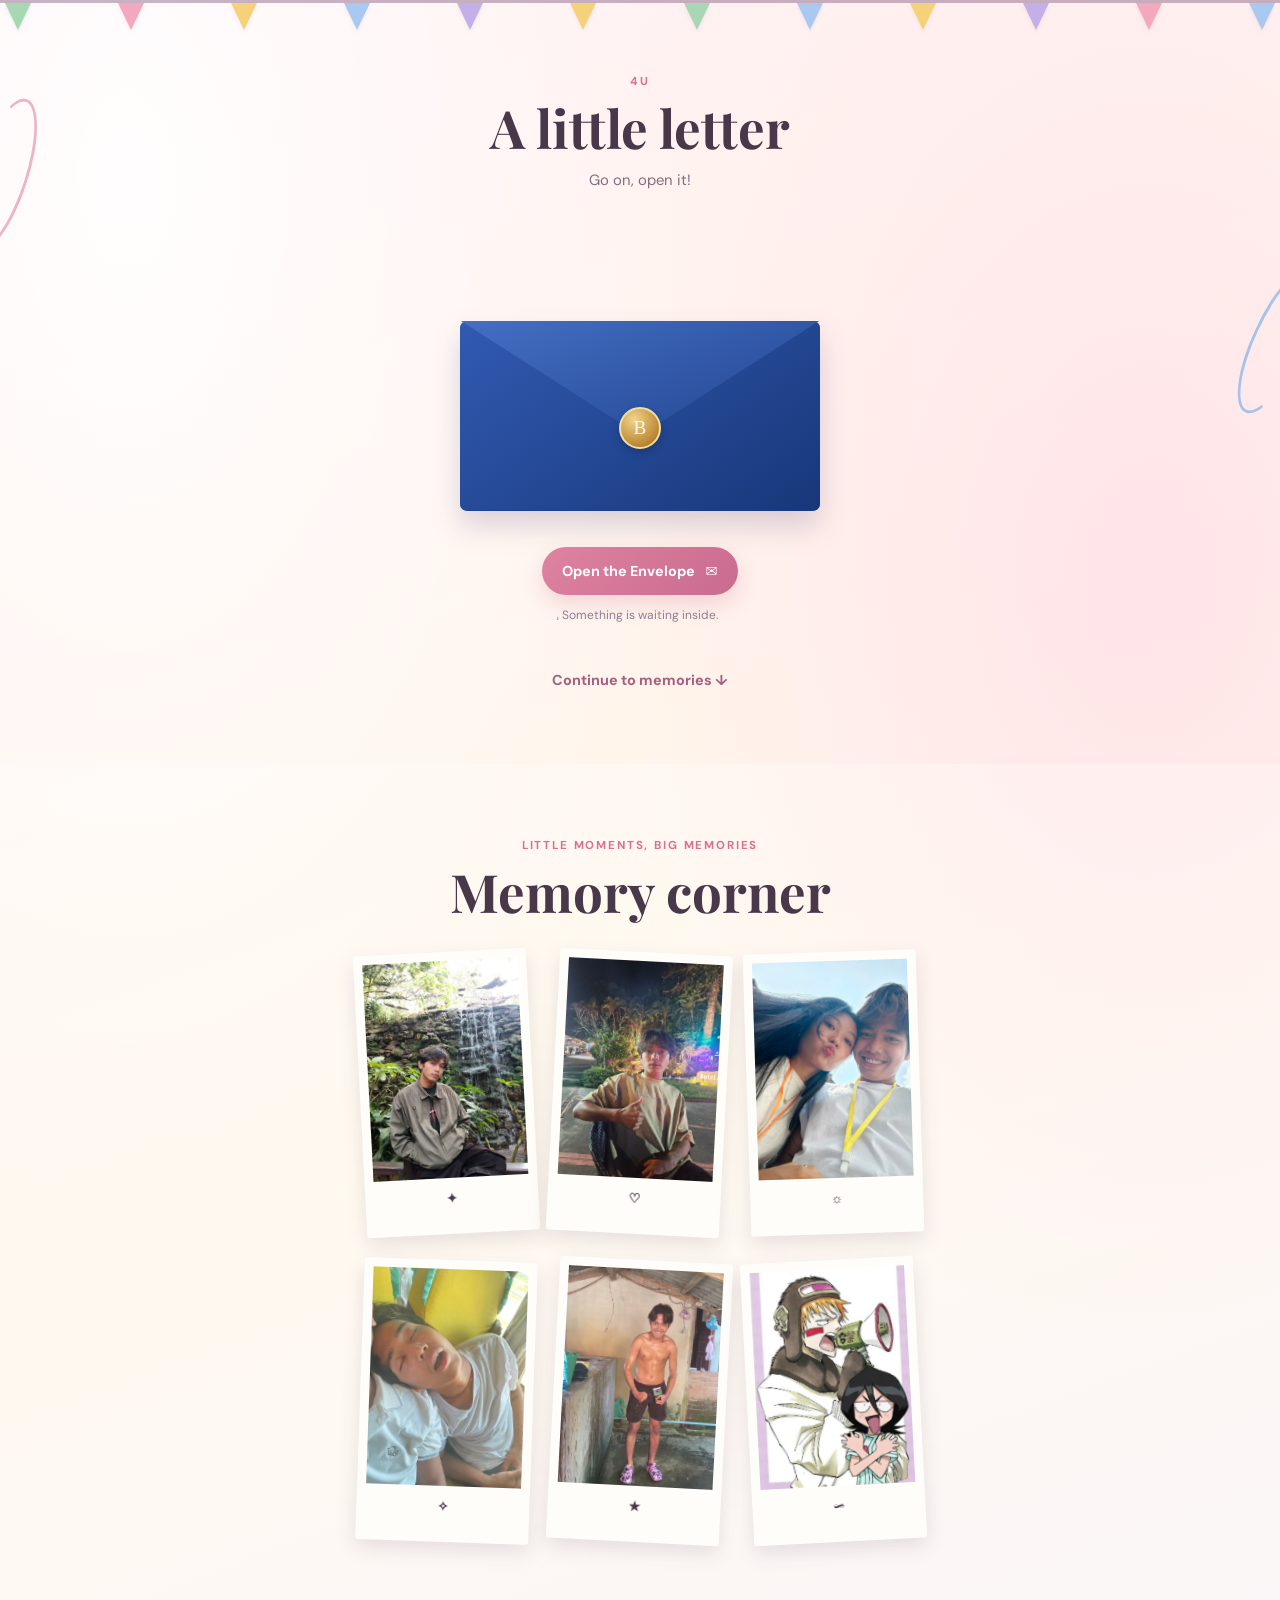
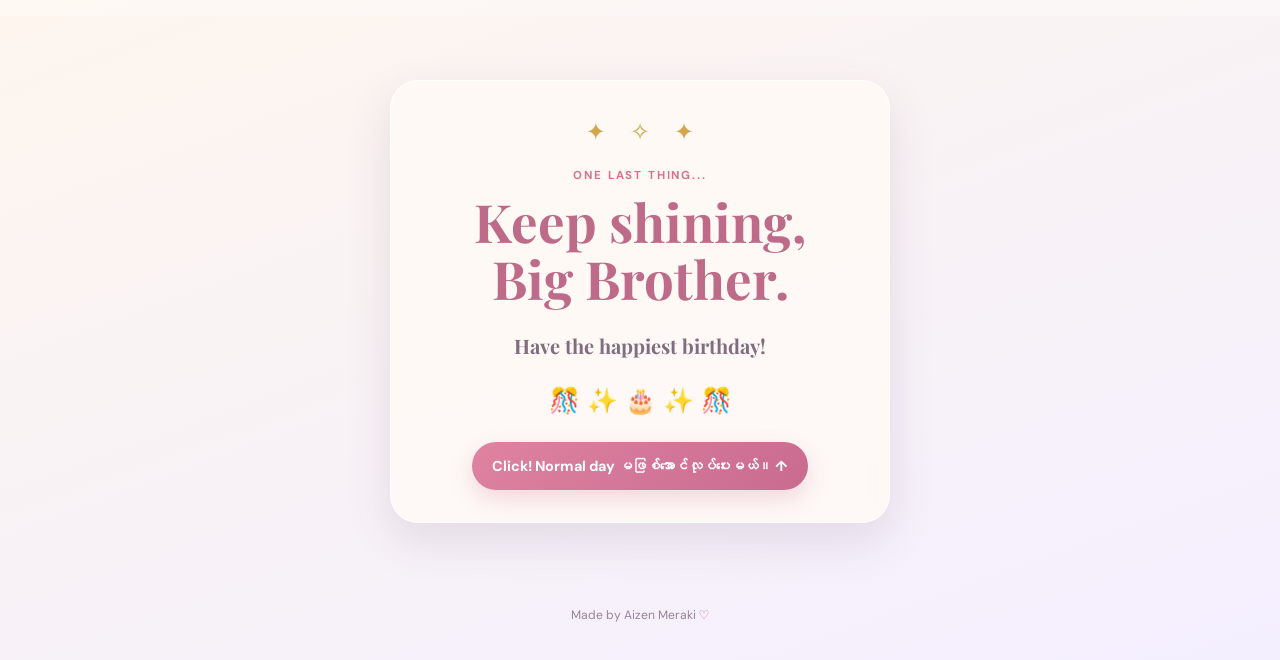
==== main.html @ 25eda355 "Add files via upload" ====
<!DOCTYPE html>
<html lang="en">
<head>
  <meta charset="UTF-8">
  <meta name="viewport" content="width=device-width, initial-scale=1.0">
  <meta name="theme-color" content="#fff0f3">

  <title>Happy Birthday, Big Brother!</title>

  <link rel="stylesheet" href="style.css">

  <style>
    /* Make the envelope itself clickable */
    .envelope-stage-link {
      display: block;
      text-decoration: none;
      -webkit-tap-highlight-color: transparent;
    }

    .envelope-stage-link:focus-visible {
      outline: 3px solid #7c61a8;
      outline-offset: 5px;
      border-radius: 12px;
    }

    /* Memory photos */
    .polaroid img {
      display: block;
      width: 100%;
      height: auto;
      aspect-ratio: 155 / 217;
      object-fit: cover;
    }

    .polaroid figcaption {
      text-align: center;
    }

    /* Keep the background decorations behind the content */
    .page-decor {
      pointer-events: none;
    }
  </style>
</head>

<body>

  <!-- BACKGROUND DECORATIONS -->
  <div class="page-decor" aria-hidden="true">

    <div class="bunting">
      <span></span><span></span><span></span><span></span>
      <span></span><span></span><span></span><span></span>
      <span></span><span></span><span></span><span></span>
    </div>

    <div class="ribbon ribbon-one"></div>
    <div class="ribbon ribbon-two"></div>

    <div class="confetti confetti-one"></div>
    <div class="confetti confetti-two"></div>
    <div class="confetti confetti-three"></div>
    <div class="confetti confetti-four"></div>
    <div class="confetti confetti-five"></div>
    <div class="confetti confetti-six"></div>

    <div class="balloon balloon-blue"><i></i></div>
    <div class="balloon balloon-pink"><i></i></div>
    <div class="balloon balloon-yellow"><i></i></div>
    <div class="balloon balloon-green"><i></i></div>
    <div class="balloon balloon-purple"><i></i></div>

  </div>


  <main>

    <!-- ENVELOPE SECTION -->
    <section
      class="letter-section section-pad"
      id="envelope-section"
    >

      <div class="section-heading">
        <p class="eyebrow">4U</p>
        <h2>A little letter</h2>
        <p>Go on, open it!</p>
      </div>


      <!-- CLICK THE ENVELOPE TO OPEN letter.html -->
      <a
        class="envelope-stage envelope-stage-link"
        href="letter.html"
        aria-label="Open your birthday letter"
      >

        <div class="envelope" aria-hidden="true">

          <div class="envelope-back"></div>

          <div class="envelope-flap"></div>

          <div class="envelope-front"></div>

          <div class="wax-seal">B</div>

        </div>

      </a>


      <div class="envelope-actions">

        <a
          class="primary-button open-envelope-button"
          href="letter.html"
        >
          Open the Envelope
          <span aria-hidden="true">✉</span>
        </a>

        <p class="interaction-hint">
          ှSomething is waiting inside.
        </p>

      </div>


      <a class="text-link" href="#memories">
        Continue to memories ↓
      </a>

    </section>


    <!-- MEMORY CORNER -->
    <section
      class="memories-section section-pad"
      id="memories"
    >

      <div class="section-heading">
        <p class="eyebrow">Little moments, big memories</p>
        <h2>Memory corner</h2>
      </div>


      <div class="polaroid-grid">

        <figure class="polaroid tilt-left">
          <div>
            <img
              src="photo_2026-10-09.jpg"
              alt="Kurosaki Ichigo"
              width="155"
              height="217"
              loading="lazy"
            >
          </div>
          <figcaption><b>✦</b></figcaption>
        </figure>


        <figure class="polaroid tilt-right">
          <div>
            <img
              src="photo_2026-10-07.jpg"
              alt="Kurosaki Ichigo"
              width="155"
              height="217"
              loading="lazy"
            >
          </div>
          <figcaption><b>♡</b></figcaption>
        </figure>


        <figure class="polaroid tilt-left-small">
          <div>
            <img
              src="photo_2026-10-07_13.jpg"
              alt="Kurosaki Ichigo"
              width="155"
              height="217"
              loading="lazy"
            >
          </div>
          <figcaption><b>☼</b></figcaption>
        </figure>


        <figure class="polaroid tilt-right-small">
          <div>
            <img
              src="photo_2026-10-0.jpg"
              alt="Kurosaki Ichigo"
              width="155"
              height="217"
              loading="lazy"
            >
          </div>
          <figcaption><b>✧</b></figcaption>
        </figure>


        <figure class="polaroid tilt-right">
          <div>
            <img
              src="photo_2026-10-28.jpg"
              alt="Kurosaki Ichigo"
              width="155"
              height="217"
              loading="lazy"
            >
          </div>
          <figcaption><b>★</b></figcaption>
        </figure>


        <figure class="polaroid tilt-left">
          <div>
            <img
              src="Kurosaki_ichigo.jpg"
              alt="Kurosaki Ichigo"
              width="155"
              height="217"
              loading="lazy"
            >
          </div>
          <figcaption><b>∞</b></figcaption>
        </figure>

      </div>

    </section>


    <!-- FINAL BIRTHDAY MESSAGE -->
    <section
      class="closing-section section-pad"
      id="closing"
    >

      <div class="closing-card">

        <div class="closing-stars" aria-hidden="true">
          ✦　✧　✦
        </div>

        <p class="eyebrow">One last thing...</p>

        <h2>
          Keep shining,<br>
          Big Brother.
        </h2>

        <p class="closing-wish">
          Have the happiest birthday!
        </p>

        <div class="closing-confetti" aria-hidden="true">
          🎊 ✨ 🎂 ✨ 🎊
        </div>

        <!-- GO BACK TO INTRO PAGE -->
        <a
          class="primary-button"
          href="index.html"
          id="back-to-top-btn"
        >
          Click! Normal day မဖြစ်အောင်လုပ်ပေးမယ်။ ↑
        </a>

      </div>

    </section>

  </main>


  <!-- FOOTER -->
  <footer>
    <p>
      Made by Aizen Meraki
      <span aria-hidden="true">♡</span>
    </p>
  </footer>

</body>
</html>
---- style.css ----
@import url('https://fonts.googleapis.com/css2?family=DM+Sans:wght@400;500;600;700&family=Playfair+Display:wght@600;700;800&display=swap');
:root{--ink:#49374a;--muted:#806d80;--pink:#f4a8bd;--deep-pink:#d96f91;--cream:#fffaf2;--gold:#d8ad58;--shadow:0 18px 45px rgba(102,63,91,.13)}
*{box-sizing:border-box}html{scroll-behavior:smooth;scroll-padding-top:18px}body{margin:0;width:100%;overflow-x:hidden;color:var(--ink);font-family:"DM Sans",system-ui,sans-serif;background:radial-gradient(ellipse at 10% 8%,rgba(255,255,255,.9),transparent 36%),radial-gradient(ellipse at 90% 26%,rgba(255,221,232,.72),transparent 32%),linear-gradient(160deg,#fff0f3 0%,#fff7e9 48%,#f4efff 100%)}a{color:inherit}section{position:relative}.state-control{position:absolute;width:1px;height:1px;opacity:0;pointer-events:none}.page-decor{position:absolute;inset:0 0 auto;height:100%;overflow:hidden;pointer-events:none;z-index:0}.hero,main,footer{position:relative;z-index:1}
.bunting{position:absolute;top:0;left:-3%;width:106%;height:44px;display:flex;justify-content:space-around;border-top:3px solid rgba(143,109,139,.5)}.bunting span{width:0;height:0;border-left:13px solid transparent;border-right:13px solid transparent;border-top:27px solid #f4a8bd;filter:drop-shadow(0 2px 2px rgba(75,47,75,.08));transform-origin:top center;animation:flag-sway 3s ease-in-out infinite alternate}.bunting span:nth-child(3n){border-top-color:#f5d17a;animation-delay:-.8s}.bunting span:nth-child(3n + 1){border-top-color:#a8d7b4;animation-delay:-1.4s}.bunting span:nth-child(4n){border-top-color:#a9c9f1;animation-delay:-.4s}.bunting span:nth-child(5n){border-top-color:#c5afe9;animation-delay:-1s}
.ribbon{position:absolute;top:95px;width:52px;height:160px;border:3px solid rgba(217,111,145,.5);border-left-color:transparent;border-bottom-color:transparent;border-radius:50%;transform:rotate(18deg)}.ribbon-one{left:-24px}.ribbon-two{right:-25px;top:260px;transform:rotate(205deg);border-color:rgba(108,168,232,.6);border-left-color:transparent;border-bottom-color:transparent}.confetti{position:absolute;width:8px;height:15px;border-radius:2px;top:-20px;animation:confetti-fall 8s linear infinite}.confetti-one{left:10%;background:#f3a2bb;animation-delay:-1s}.confetti-two{left:28%;background:#f4cf6b;animation-delay:-5s}.confetti-three{left:54%;background:#9dcfb0;animation-delay:-3s}.confetti-four{left:73%;background:#9fc7ef;animation-delay:-6s}.confetti-five{left:87%;background:#b8a0e3;animation-delay:-2s}.confetti-six{left:43%;background:#e99d8d;animation-delay:-7s}
.balloon{position:absolute;width:34px;height:44px;border-radius:50% 50% 46% 46%;opacity:.72;bottom:-80px;animation:balloon-rise 18s linear infinite}.balloon:before{content:"";position:absolute;bottom:-5px;left:14px;border-left:4px solid transparent;border-right:4px solid transparent;border-top:7px solid currentColor}.balloon i{position:absolute;width:1px;height:42px;background:rgba(94,77,103,.35);top:48px;left:17px}.balloon-blue{left:5%;color:#6ca8e8;background:#6ca8e8;animation-delay:-8s}.balloon-pink{left:83%;color:#ef9db8;background:#ef9db8;animation-delay:-3s;animation-duration:21s}.balloon-yellow{left:92%;color:#f0cc70;background:#f0cc70;animation-delay:-14s;animation-duration:20s}.balloon-green{left:15%;color:#91caa3;background:#91caa3;animation-delay:-12s;animation-duration:22s}.balloon-purple{left:70%;color:#b5a0e0;background:#b5a0e0;animation-delay:-5s;animation-duration:19s}
.hero{min-height:100svh;padding:86px 22px 54px;display:flex;flex-direction:column;align-items:center;justify-content:center;text-align:center}.party-hat{font-size:2.2rem;margin-bottom:5px;animation:hat-wobble 2.5s ease-in-out infinite}.eyebrow{margin:0 0 10px;color:var(--deep-pink);font-size:.72rem;font-weight:700;letter-spacing:.16em;text-transform:uppercase}h1,h2,h3{font-family:"Playfair Display",Georgia,serif}h1{margin:0;font-size:clamp(2.65rem,12vw,4.5rem);line-height:1.04;letter-spacing:-.045em;animation:fade-up .9s both}h1 span{color:#cf6e91}.hero-subtitle{max-width:330px;margin:17px auto 0;color:var(--muted);font-size:.96rem;line-height:1.7}
.cake-scene{position:relative;width:min(310px,88vw);height:225px;margin:18px auto 8px;animation:cake-pop 1.1s cubic-bezier(.2,.9,.3,1.2) both,cake-float 4s 1.1s ease-in-out infinite}.cake{position:absolute;left:50%;transform:translateX(-50%);border-radius:12px 12px 19px 19px;background:linear-gradient(90deg,#e5dfd6 0%,#fffdf8 18%,#fff 52%,#eee8df 100%);border:1px solid #e8dfd2;box-shadow:inset -7px 0 12px rgba(158,133,111,.1),0 7px 10px rgba(111,76,78,.08)}.cake-top{width:112px;height:42px;bottom:126px;z-index:3;border-radius:50% 50% 10px 10px / 35% 35% 10px 10px}.cake-middle{width:174px;height:55px;bottom:78px;z-index:2}.cake-bottom{width:232px;height:65px;bottom:22px;z-index:1}.icing-drip{position:absolute;top:0;left:0;width:100%;height:13px;border-radius:50%;background:linear-gradient(90deg,#fff9ec,#fff,#f2e6d4);border-bottom:2px solid rgba(216,173,88,.7)}.icing-drip:after{content:"";position:absolute;left:19%;top:5px;width:13px;height:11px;background:#fffaf0;border-radius:0 0 9px 9px;box-shadow:36px 2px 0 -1px #fffaf0,74px 0 0 -1px #fffaf0}.gold-line{position:absolute;top:23px;left:0;right:0;height:3px;background:linear-gradient(90deg,transparent,#c99b42,#f6dfa0,#c99b42,transparent)}.cake-plate{position:absolute;left:50%;bottom:12px;transform:translateX(-50%);width:270px;height:15px;border-radius:50%;background:linear-gradient(#fff,#e3d6c7);border:1px solid #dfd0bc;box-shadow:0 8px 12px rgba(101,66,80,.12)}.candles{position:absolute;z-index:4;bottom:163px;left:50%;transform:translateX(-50%);display:flex;gap:22px}.candle{width:8px;height:34px;border-radius:3px 3px 1px 1px;background:repeating-linear-gradient(135deg,#d8ad58 0 4px,#fff4d7 4px 8px);position:relative;box-shadow:0 0 8px rgba(240,190,86,.18)}.candle i{position:absolute;width:12px;height:17px;left:-2px;top:-16px;background:radial-gradient(ellipse at 50% 70%,#fff7b8 0 15%,#ffc34d 36%,#f48d51 66%,transparent 70%);border-radius:50% 50% 45% 45%;transform-origin:center bottom;filter:drop-shadow(0 0 6px #ffc85c);animation:flame-flicker .7s ease-in-out infinite alternate}.candle-two i{animation-delay:-.35s}.candle-three i{animation-delay:-.15s}.cake-sparkle{position:absolute;z-index:5;color:#d5a746;animation:sparkle 2s ease-in-out infinite}.sparkle-a{left:25px;top:90px;font-size:1.5rem}.sparkle-b{right:24px;top:45px;font-size:1.8rem;animation-delay:-.8s}.sparkle-c{right:43px;bottom:48px;font-size:1.1rem;animation-delay:-1.3s}
.primary-button{display:inline-flex;justify-content:center;align-items:center;gap:10px;min-height:48px;padding:13px 20px;border:0;border-radius:999px;background:linear-gradient(135deg,#df83a1,#c86b8f);color:white;font:inherit;font-weight:700;font-size:.9rem;text-decoration:none;box-shadow:0 9px 22px rgba(200,107,143,.24);cursor:pointer;transition:transform .25s ease,box-shadow .25s ease}.primary-button:hover{transform:translateY(-3px);box-shadow:0 13px 27px rgba(200,107,143,.3)}.primary-button:focus-visible,a:focus-visible,label:focus-visible{outline:3px solid #7c61a8;outline-offset:4px}.tiny-note{color:#a38b9d;font-size:.73rem;margin:15px 0 0}
.section-pad{padding:74px 20px}.letter-section{text-align:center}.section-heading{max-width:480px;margin:0 auto 32px;text-align:center}.section-heading h2,.closing-card h2{font-size:clamp(2.2rem,9vw,3.3rem);line-height:1.08;margin:0 0 12px}.section-heading>p:last-child{color:var(--muted);line-height:1.65;margin:0;font-size:.93rem}.envelope-stage{width:min(330px,88vw);height:310px;position:relative;margin:0 auto 12px;perspective:1000px}.envelope{position:absolute;width:100%;height:190px;bottom:24px;left:0;filter:drop-shadow(0 15px 14px rgba(54,45,111,.18));transition:transform .7s ease}.envelope-back{position:absolute;inset:0;background:#183b87;border-radius:8px}.envelope-front{position:absolute;inset:0;background:linear-gradient(145deg,#315ab1,#183779);clip-path:polygon(0 0,50% 58%,100% 0,100% 100%,0 100%);border-radius:7px}.envelope-flap{position:absolute;inset:0 0 auto;height:115px;background:linear-gradient(160deg,#456fc4,#21458f);clip-path:polygon(0 0,100% 0,50% 100%);transform-origin:top center;transform:rotateX(0deg);transition:transform .75s ease,z-index .1s .2s;z-index:5;backface-visibility:visible}.wax-seal{position:absolute;z-index:6;left:50%;top:86px;transform:translateX(-50%);width:42px;height:42px;display:grid;place-items:center;border-radius:50%;background:radial-gradient(circle at 35% 28%,#f0d58d,#bd8a36 68%,#986a25);border:2px solid #f4df9d;color:#fff8e2;font-family:Georgia,serif;font-size:1.2rem;box-shadow:0 3px 8px rgba(0,0,0,.2);transition:opacity .25s ease,transform .4s ease}.letter-paper{position:absolute;z-index:2;left:5%;bottom:38px;width:90%;max-height:275px;overflow:hidden;border-radius:7px;background:linear-gradient(145deg,#fffdf7,#fff5e4);box-shadow:0 4px 14px rgba(67,47,75,.12);text-align:left;transform:translateY(22px) scale(.94);opacity:0;transition:transform .8s cubic-bezier(.2,.8,.2,1),opacity .5s ease,max-height .8s ease}.letter-inner{padding:22px 20px 25px}.letter-kicker{color:#b18439;text-transform:uppercase;letter-spacing:.1em;font-size:.64rem;font-weight:700}.letter-inner h3{margin:6px 0 14px;font-size:1.8rem;color:#bd6b89}.letter-inner p{font-size:.83rem;line-height:1.7;color:#68566a}.letter-signoff{font-weight:700;color:#9d5e7a!important}.letter-signoff span{font-weight:400;font-style:italic}.envelope-actions{display:flex;flex-direction:column;align-items:center;gap:12px;min-height:102px}.read-letter-button{display:none}.interaction-hint{margin:0;font-size:.75rem;color:#927c92}.text-link{display:inline-block;margin-top:22px;color:#a45f80;font-size:.9rem;font-weight:700;text-decoration:none}
#envelope-open:checked~main .envelope-flap{transform:rotateX(180deg);z-index:1}#envelope-open:checked~main .wax-seal{opacity:0;transform:translateX(-50%) scale(.5)}#envelope-open:checked~main .letter-paper{opacity:1;transform:translateY(-45px) scale(1);pointer-events:auto}#envelope-open:checked~main .open-envelope-button{display:none}#envelope-open:checked~main .read-letter-button{display:inline-flex}#letter-open:checked~main .letter-paper{max-height:1000px;overflow:visible;transform:translateY(-5px) scale(1);bottom:20px}#letter-open:checked~main .envelope-stage{height:auto;min-height:480px}#letter-open:checked~main .envelope{transform:translateY(120px) scale(.94)}#letter-open:checked~main .read-letter-button,#letter-open:checked~main .interaction-hint{display:none}
.memories-section{background:rgba(255,255,255,.28)}.polaroid-grid{width:min(560px,100%);margin:0 auto;display:grid;grid-template-columns:repeat(2,minmax(0,1fr));gap:22px 16px}.polaroid{min-width:0;margin:0;padding:9px 9px 14px;background:#fffdf9;border-radius:3px;box-shadow:0 8px 20px rgba(79,56,83,.13);transition:transform .3s ease,box-shadow .3s ease;animation:polaroid-in .8s both}.polaroid:nth-child(2){animation-delay:.1s}.polaroid:nth-child(3){animation-delay:.2s}.polaroid:nth-child(4){animation-delay:.3s}.polaroid:nth-child(5){animation-delay:.4s}.polaroid:nth-child(6){animation-delay:.5s}.polaroid:hover{transform:translateY(-5px) rotate(0deg)!important;box-shadow:0 13px 25px rgba(79,56,83,.17)}.tilt-left{transform:rotate(-3deg)}.tilt-right{transform:rotate(3deg)}.tilt-left-small{transform:rotate(-1.8deg)}.tilt-right-small{transform:rotate(2deg)}.photo-placeholder{aspect-ratio:1/1.04;display:flex;flex-direction:column;justify-content:center;align-items:center;gap:10px;background:#e6f0fb;color:#6e91bb;text-align:center}.photo-placeholder span{font-size:.67rem;letter-spacing:.15em;font-weight:700}.photo-placeholder b{font-family:Georgia,serif;font-size:2.3rem;font-weight:400;opacity:.75}.pastel-pink{background:#fde5eb;color:#cb7b97}.pastel-yellow{background:#fff0c8;color:#ba9849}.pastel-green{background:#e0f1e2;color:#77a982}.pastel-purple{background:#eee5fa;color:#9b82c3}.pastel-blue{background:#dfeeff;color:#6e91bb}.polaroid figcaption{padding:11px 2px 0;min-height:42px;text-align:center;font-family:"Playfair Display",Georgia,serif;font-size:.82rem;line-height:1.3}
.closing-section{padding-top:64px;padding-bottom:72px}.closing-card{width:min(500px,100%);margin:0 auto;padding:35px 24px 32px;border:1px solid rgba(255,255,255,.85);border-radius:28px;background:rgba(255,251,246,.8);box-shadow:var(--shadow);text-align:center;backdrop-filter:blur(8px)}.closing-stars{color:#d3a64b;font-size:1.5rem;margin-bottom:20px;animation:sparkle 2s ease-in-out infinite}.closing-card h2{color:#bd6b89}.closing-card>p:not(.eyebrow){color:var(--muted);font-size:.93rem;line-height:1.8}.closing-card .closing-wish{color:#b96b89;font-family:"Playfair Display",Georgia,serif;font-size:1.25rem!important;font-weight:700}.closing-confetti{margin:20px 0 25px;font-size:1.55rem;animation:hat-wobble 3s ease-in-out infinite}footer{text-align:center;padding:0 20px 25px;color:#9a8298;font-size:.76rem}footer span{color:#d96f91}
@keyframes fade-up{from{opacity:0;transform:translateY(18px)}to{opacity:1;transform:translateY(0)}}@keyframes cake-pop{0%{opacity:0;transform:translateY(70px) scale(.72)}70%{opacity:1;transform:translateY(-8px) scale(1.03)}100%{opacity:1;transform:translateY(0) scale(1)}}@keyframes cake-float{0%,100%{translate:0 0}50%{translate:0 -8px}}@keyframes flame-flicker{from{transform:scale(.9) rotate(-5deg);opacity:.86}to{transform:scale(1.08) rotate(5deg);opacity:1}}@keyframes sparkle{0%,100%{opacity:.45;transform:scale(.85) rotate(-8deg)}50%{opacity:1;transform:scale(1.12) rotate(8deg)}}@keyframes hat-wobble{0%,100%{transform:rotate(-5deg)}50%{transform:rotate(6deg)}}@keyframes flag-sway{from{transform:rotate(-5deg)}to{transform:rotate(5deg)}}@keyframes confetti-fall{0%{transform:translateY(-5vh) rotate(0);opacity:0}10%{opacity:.9}100%{transform:translateY(105vh) rotate(540deg);opacity:0}}@keyframes balloon-rise{0%{transform:translateY(0) translateX(0) rotate(-5deg);opacity:0}10%{opacity:.72}50%{transform:translateY(-55vh) translateX(18px) rotate(5deg)}100%{transform:translateY(-115vh) translateX(-15px) rotate(-6deg);opacity:0}}@keyframes polaroid-in{from{opacity:0;translate:0 15px}to{opacity:1;translate:0 0}}
@media(min-width:600px){.hero{padding-top:100px}.hero-subtitle{max-width:430px}.section-pad{padding-left:28px;padding-right:28px}.polaroid-grid{grid-template-columns:repeat(3,minmax(0,1fr));gap:26px 20px}.envelope-stage{width:360px}}
@media(prefers-reduced-motion:reduce){*,*::before,*::after{animation-duration:.01ms!important;animation-iteration-count:1!important;scroll-behavior:auto!important;transition-duration:.01ms!important}}


/* CINEMATIC BIRTHDAY INTRO — keeps the existing white-and-gold cake unchanged */
body.intro-running{background:#10122f;color:#fff;overflow:hidden;height:100svh}
body.intro-running .hero,body.intro-running main,body.intro-running footer{visibility:hidden}
.birthday-intro{position:fixed;inset:0;z-index:1000;display:flex;align-items:center;justify-content:center;overflow:hidden;background:radial-gradient(ellipse at 50% 50%,#29284f 0%,#191a3b 48%,#10122f 100%);transition:background 2s ease,opacity .9s ease;isolation:isolate}
.birthday-intro.fade-to-dark{background:#10122f}
.firework-greeting{position:absolute;inset:0;display:grid;place-items:center;z-index:4;pointer-events:none;animation:greeting-disappear .8s ease-out forwards}
.firework-greeting span{position:relative;display:block;padding:0 14px;text-align:center;color:#fff9e9;font-family:"Playfair Display",Georgia,serif;font-size:clamp(2.4rem,10vw,6.3rem);font-weight:800;letter-spacing:.025em;line-height:1.08;text-shadow:0 0 7px #fff,0 0 18px #f5d17a,0 0 42px #e9a64c;animation:firework-text .8s cubic-bezier(.12,.8,.22,1) both}
.firework-greeting span:before,.firework-greeting span:after{content:"✦  ·  ✧  ·  ✦";position:absolute;left:50%;top:50%;width:max-content;color:#ffe8a3;font-family:Georgia,serif;font-size:clamp(1.1rem,4vw,2.2rem);letter-spacing:.3em;text-shadow:0 0 14px #ffbf57;animation:firework-burst .8s ease-out both}
.firework-greeting span:before{--burst-x:-1;--burst-y:-1}.firework-greeting span:after{--burst-x:1;--burst-y:1}
.intro-vignette{position:absolute;inset:0;z-index:2;pointer-events:none;background:radial-gradient(ellipse at center,transparent 12%,rgba(6,7,25,.15) 55%,rgba(4,5,19,.45) 100%);opacity:0;transition:opacity 2s ease}
.fade-to-dark .intro-vignette{opacity:1}
/* The cake is the same DOM element throughout the entire opening and reveal. */
body.intro-running .hero{visibility:visible;position:fixed;inset:0;min-height:100svh;height:100svh;padding:0;justify-content:center;background:transparent;pointer-events:none;z-index:1001}
body.intro-running .hero>*:not(.cake-scene){opacity:0;visibility:hidden}
body.intro-running .cake-scene{position:absolute;left:50%;top:50%;margin:0;transform:translate(-50%,-50%) scale(.92);opacity:0;visibility:hidden;animation:none;transition:opacity 3s ease,transform 1.1s cubic-bezier(.2,.8,.2,1),top 1.1s cubic-bezier(.2,.8,.2,1),left 1.1s cubic-bezier(.2,.8,.2,1)}
body.intro-running .birthday-intro.candles-revealing~.state-control{pointer-events:none}
body.intro-running .hero .cake-scene.cake-revealed{opacity:1;visibility:visible}
body.intro-running .cake-scene .cake-sparkle{opacity:0}
body.intro-running .cake-scene .candles{width:218px;height:68px;bottom:157px;left:50%;transform:translateX(-50%);display:grid;grid-template-columns:repeat(7,1fr);grid-template-rows:repeat(3,1fr);gap:0 5px;align-items:end;justify-items:center;z-index:5;opacity:0;transition:opacity 3s ease}
body.intro-running .cake-scene .candle{width:7px;height:29px;opacity:1;transform-origin:center bottom;transition:opacity .15s linear}
body.intro-running .cake-scene .candle:nth-child(1){grid-area:1/1}.cake-scene .candle:nth-child(2){grid-area:1/2}.cake-scene .candle:nth-child(3){grid-area:1/3}.cake-scene .candle:nth-child(4){grid-area:1/4}.cake-scene .candle:nth-child(5){grid-area:1/5}.cake-scene .candle:nth-child(6){grid-area:1/6}.cake-scene .candle:nth-child(7){grid-area:1/7}
.cake-scene .candle:nth-child(8){grid-area:2/1}.cake-scene .candle:nth-child(9){grid-area:2/2}.cake-scene .candle:nth-child(10){grid-area:2/3}.cake-scene .candle:nth-child(11){grid-area:2/4}.cake-scene .candle:nth-child(12){grid-area:2/5}.cake-scene .candle:nth-child(13){grid-area:2/6}.cake-scene .candle:nth-child(14){grid-area:2/7}
.cake-scene .candle:nth-child(15){grid-area:3/2}.cake-scene .candle:nth-child(16){grid-area:3/3}.cake-scene .candle:nth-child(17){grid-area:3/4}.cake-scene .candle:nth-child(18){grid-area:3/5}.cake-scene .candle:nth-child(19){grid-area:3/6}
.cake-scene .candle i{transition:opacity .22s ease,filter .22s ease;}
.cake-scene .candle.extinguishing{animation:candle-blow .65s cubic-bezier(.18,.72,.24,1) both}
.cake-scene .candle.extinguishing i{animation:flame-blow .65s ease-in forwards}
.cake-scene .candle.extinguished i{opacity:0;animation:none;filter:none}
.cake-scene .candle.extinguished:after{content:"";position:absolute;left:3px;top:-11px;width:3px;height:12px;border-radius:50%;background:rgba(210,210,220,.4);filter:blur(2px);animation:smoke-rise 1.2s ease-out forwards}
.blow-button{position:absolute;inset:0;width:100%;height:100%;padding:0;border:0;border-radius:0;background:transparent;color:transparent;opacity:0;z-index:8;cursor:pointer;font-size:1px;transition:opacity .3s ease;pointer-events:none}
.blow-button:focus-visible{outline:3px solid rgba(255,255,255,.7);outline-offset:-8px}
.blow-button.button-visible{opacity:1;pointer-events:auto}
.blow-hint{position:absolute;z-index:9;bottom:max(24px,env(safe-area-inset-bottom));left:50%;width:calc(100% - 36px);margin:0;transform:translate(-50%,12px);text-align:center;color:#fff4d8;font:600 clamp(.95rem,3.8vw,1.2rem)/1.4 "DM Sans",system-ui,sans-serif;letter-spacing:.02em;text-shadow:0 0 12px rgba(255,204,117,.5);opacity:0;pointer-events:none;transition:opacity .7s ease,transform .7s ease}
.blow-hint.hint-visible{opacity:1;transform:translate(-50%,0)}
body.birthday-revealed{height:auto;min-height:100%;overflow-x:hidden;overflow-y:auto;background:radial-gradient(ellipse at 10% 8%,rgba(255,255,255,.9),transparent 36%),radial-gradient(ellipse at 90% 26%,rgba(255,221,232,.72),transparent 32%),linear-gradient(160deg,#fff0f3 0%,#fff7e9 48%,#f4efff 100%);color:var(--ink)}
body.birthday-revealed .birthday-intro{opacity:0;pointer-events:none}
body.birthday-revealed .hero{visibility:visible;position:relative;inset:auto;min-height:100svh;height:auto;padding:86px 22px 54px;pointer-events:auto;background:transparent}
body.birthday-revealed .hero>*{visibility:visible;opacity:1}
body.birthday-revealed .hero .cake-scene{position:relative;left:auto;top:auto;margin:18px auto 8px;transform:none;opacity:1;visibility:visible;animation:cake-pop 1.1s cubic-bezier(.2,.9,.3,1.2) both,cake-float 4s 1.1s ease-in-out infinite;transition:none}
body.birthday-revealed .cake-scene .candles{position:absolute;left:50%;bottom:163px;transform:translateX(-50%);width:218px;height:68px;display:grid;grid-template-columns:repeat(7,1fr);grid-template-rows:repeat(3,1fr);gap:0 5px;align-items:end;justify-items:center;opacity:1}
body.birthday-revealed .cake-scene .candle{width:7px;height:29px;opacity:1}
body.birthday-revealed .hero h1{animation:fade-up .9s both}
body.birthday-revealed .hero .party-hat,body.birthday-revealed .hero .eyebrow,body.birthday-revealed .hero .hero-subtitle,body.birthday-revealed .hero .hero-open-button,body.birthday-revealed .hero .tiny-note{animation:fade-up .8s both}
.scroll-bro-button{position:fixed;left:0;bottom:max(10px,env(safe-area-inset-bottom));z-index:900;width:100%;min-height:54px;padding:12px 20px;border:0;border-radius:18px 18px 0 0;background:rgba(217,111,145,.96);color:#fff;font:700 1rem "DM Sans",system-ui,sans-serif;letter-spacing:.03em;box-shadow:0 -5px 22px rgba(102,63,91,.12);opacity:0;visibility:hidden;transform:translateY(100%);transition:opacity .4s ease,transform .4s ease,visibility .4s;cursor:pointer}
.scroll-bro-button.scroll-visible{opacity:1;visibility:visible;transform:translateY(0)}
.birthday-intro.intro-finished{opacity:0;pointer-events:none}
@keyframes greeting-disappear{0%,75%{opacity:1}100%{opacity:0;visibility:hidden}}
@keyframes firework-text{0%{opacity:0;transform:scale(.15);filter:blur(9px)}25%{opacity:1;transform:scale(1.08);filter:blur(0)}60%{opacity:1;transform:scale(1);filter:blur(0)}100%{opacity:0;transform:scale(1.12);filter:blur(5px)}}
@keyframes firework-burst{0%{opacity:0;transform:translate(-50%,-50%) scale(.15)}25%{opacity:1}100%{opacity:0;transform:translate(calc(-50% + var(--burst-x)*95px),calc(-50% + var(--burst-y)*65px)) scale(1.6)}}
@keyframes candle-blow{0%{transform:rotate(0) translateX(0);opacity:1}35%{transform:rotate(18deg) translateX(7px);opacity:1}70%{transform:rotate(-10deg) translateX(-3px);opacity:.8}100%{transform:rotate(0) translateX(0);opacity:1}}
@keyframes flame-blow{0%{transform:rotate(0) scale(1);opacity:1}25%{transform:rotate(45deg) scale(.8,.9)}60%{transform:rotate(65deg) scale(.45,.7);opacity:.65}100%{transform:rotate(70deg) scale(.1,.2);opacity:0}}
@keyframes smoke-rise{0%{opacity:0;transform:translateY(0) scale(.5)}25%{opacity:.6}100%{opacity:0;transform:translateY(-17px) scale(1.8)}}
@media(max-width:380px){body.intro-running .cake-scene{transform:translate(-50%,-50%) scale(.78)}body.intro-running .cake-scene .candles{width:205px}.blow-hint{bottom:max(22px,env(safe-area-inset-bottom))}}
@media(prefers-reduced-motion:reduce){.firework-greeting,.firework-greeting span,.firework-greeting span:before,.firework-greeting span:after{animation-duration:.8s!important}}
/* Final positioning: 19 tiny candles in one row on the unchanged top tier. */
body.intro-running.candles-revealing .cake-scene{opacity:1;visibility:visible}
body.intro-running.candles-revealing .cake-scene .candles{opacity:1}
body.intro-running .cake-scene .candles,
body.birthday-revealed .cake-scene .candles{width:110px;height:34px;bottom:163px;left:50%;transform:translateX(-50%);display:grid;grid-template-columns:repeat(19,minmax(0,1fr));grid-template-rows:1fr;gap:0;align-items:end;justify-items:center;z-index:5}
body.intro-running .cake-scene .candle,
body.birthday-revealed .cake-scene .candle{grid-area:auto!important;width:4px;height:26px;border-radius:2px 2px 1px 1px}
body.intro-running .cake-scene .candle i,
body.birthday-revealed .cake-scene .candle i{width:7px;height:11px;left:-1.5px;top:-10px}


/* ===== Interaction and layering safeguards ===== */
/* The intro must never intercept taps after the candle sequence is finished. */
.birthday-intro.intro-finished,
body.birthday-revealed .birthday-intro {
  pointer-events: none !important;
}
body.birthday-revealed .hero,
body.birthday-revealed main,
body.birthday-revealed footer {
  position: relative;
  z-index: 2;
}
.envelope-actions,
.text-link,
.closing-card a,
.hero-open-button {
  position: relative;
  z-index: 10;
  pointer-events: auto;
}
/* The closed, transparent letter cannot block taps on the envelope. */
.letter-paper { pointer-events: none; }
#envelope-open:checked ~ main .letter-paper,
#letter-open:checked ~ main .letter-paper { pointer-events: auto; }
/* Keep anchor destinations clear and scrolling reliable on mobile. */
#top,
#envelope-section,
#memories,
#closing { scroll-margin-top: 16px; }
html { scroll-behavior: smooth; }
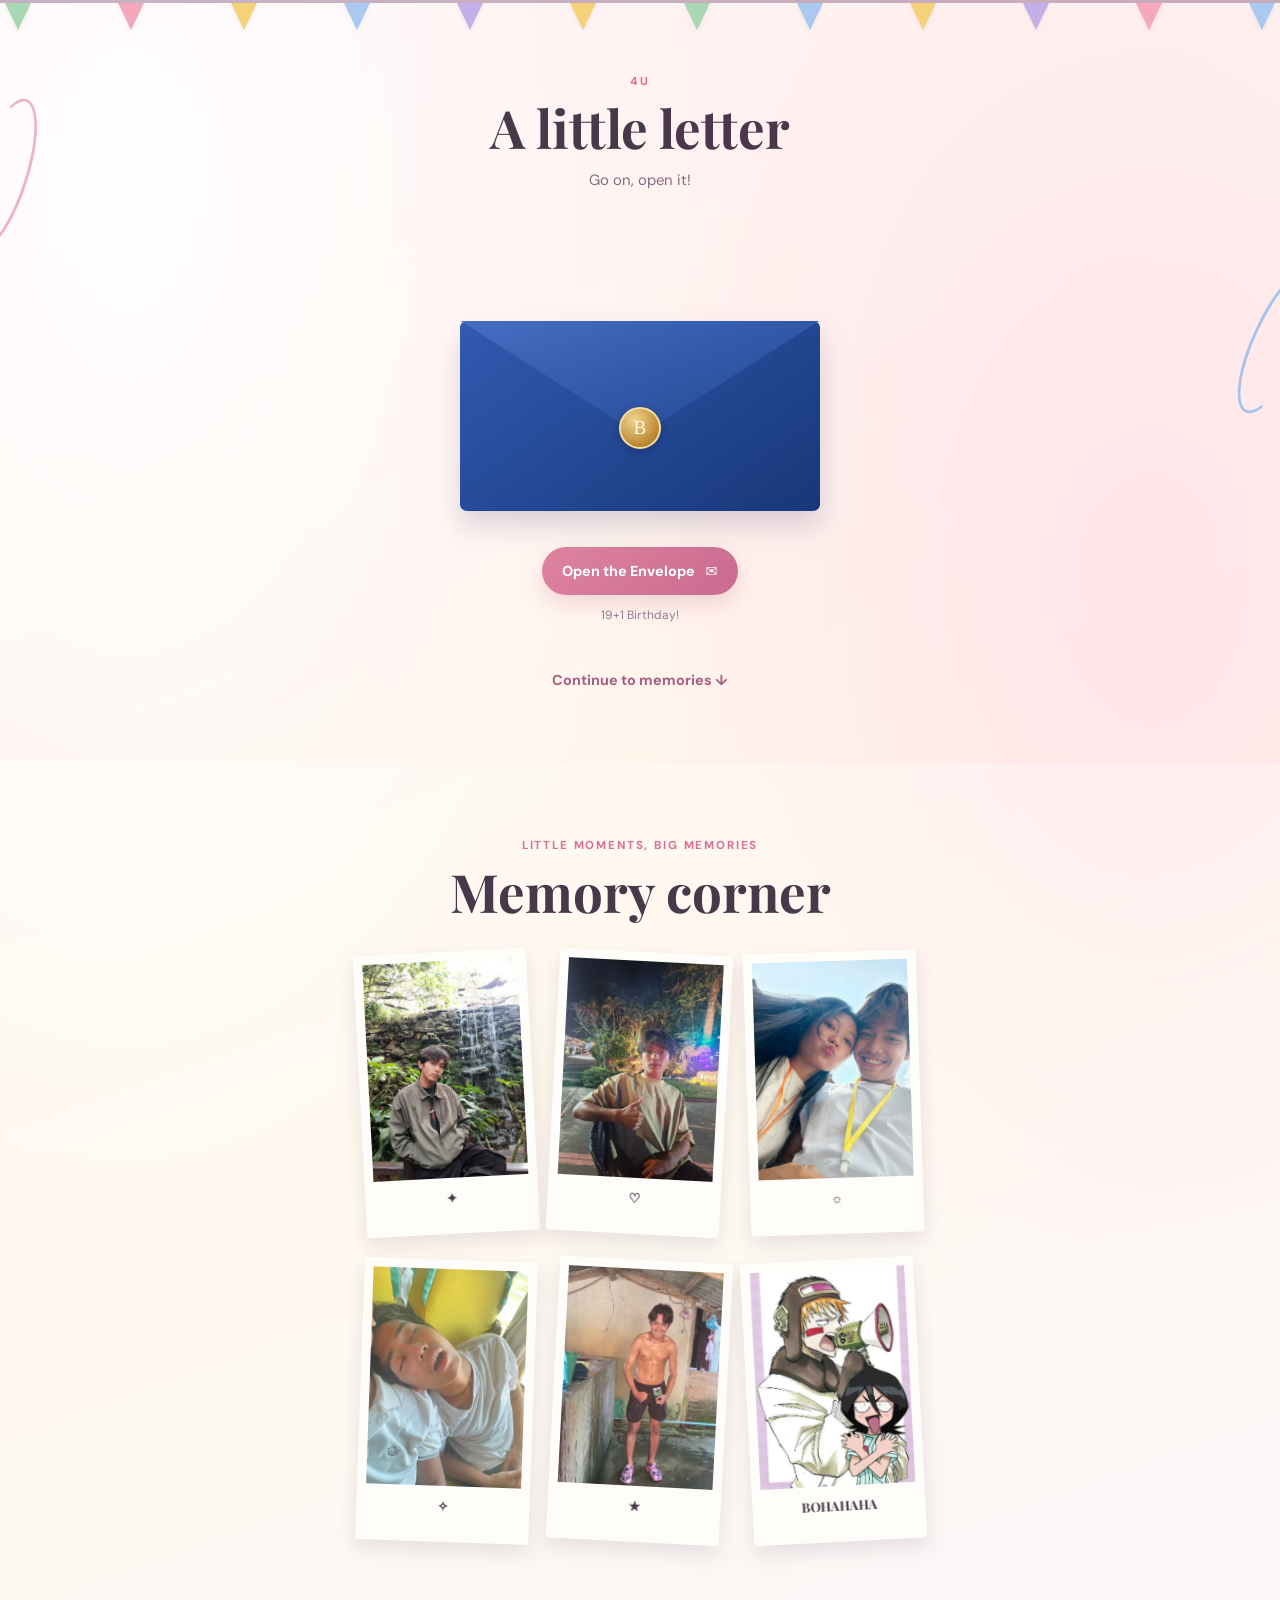
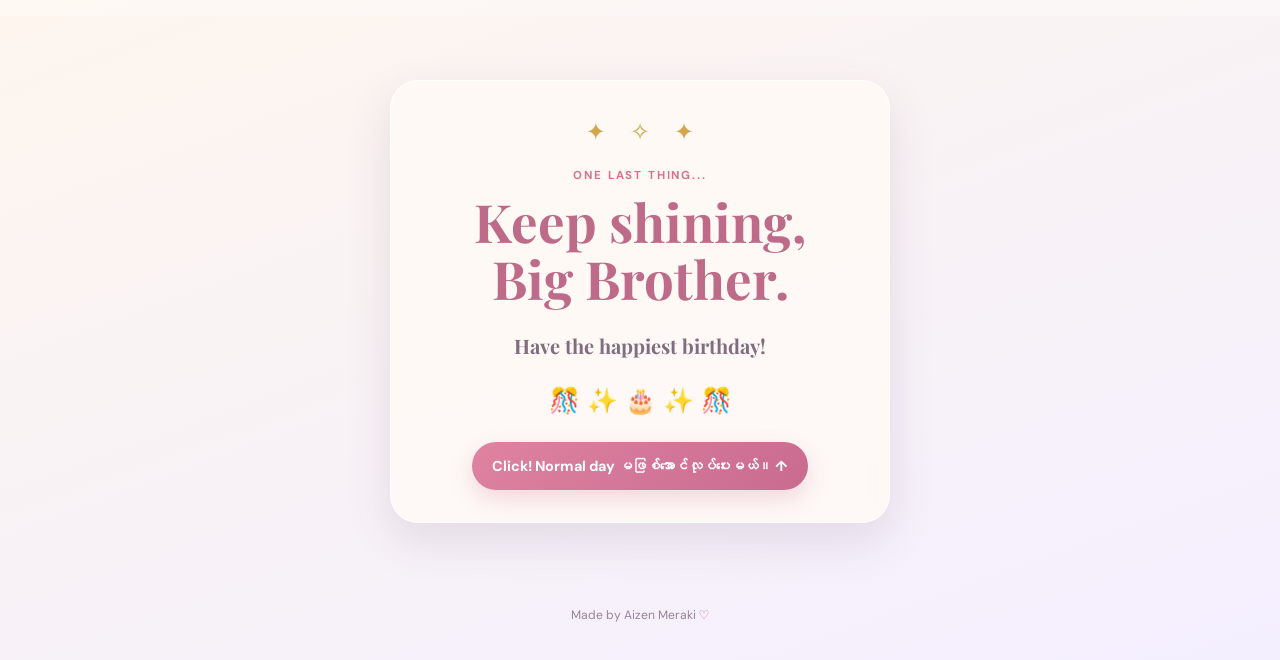
==== commit 4d9f03a9: "Update main.html" ====
--- a/main.html
+++ b/main.html
@@ -121,7 +121,7 @@
         </a>
 
         <p class="interaction-hint">
-          ှSomething is waiting inside.
+          19+1 Birthday!
         </p>
 
       </div>
@@ -228,7 +228,7 @@
               loading="lazy"
             >
           </div>
-          <figcaption><b>∞</b></figcaption>
+          <figcaption><b>BOHAHAHA</b></figcaption>
         </figure>
 
       </div>
@@ -288,4 +288,4 @@
   </footer>
 
 </body>
-</html>+</html>
